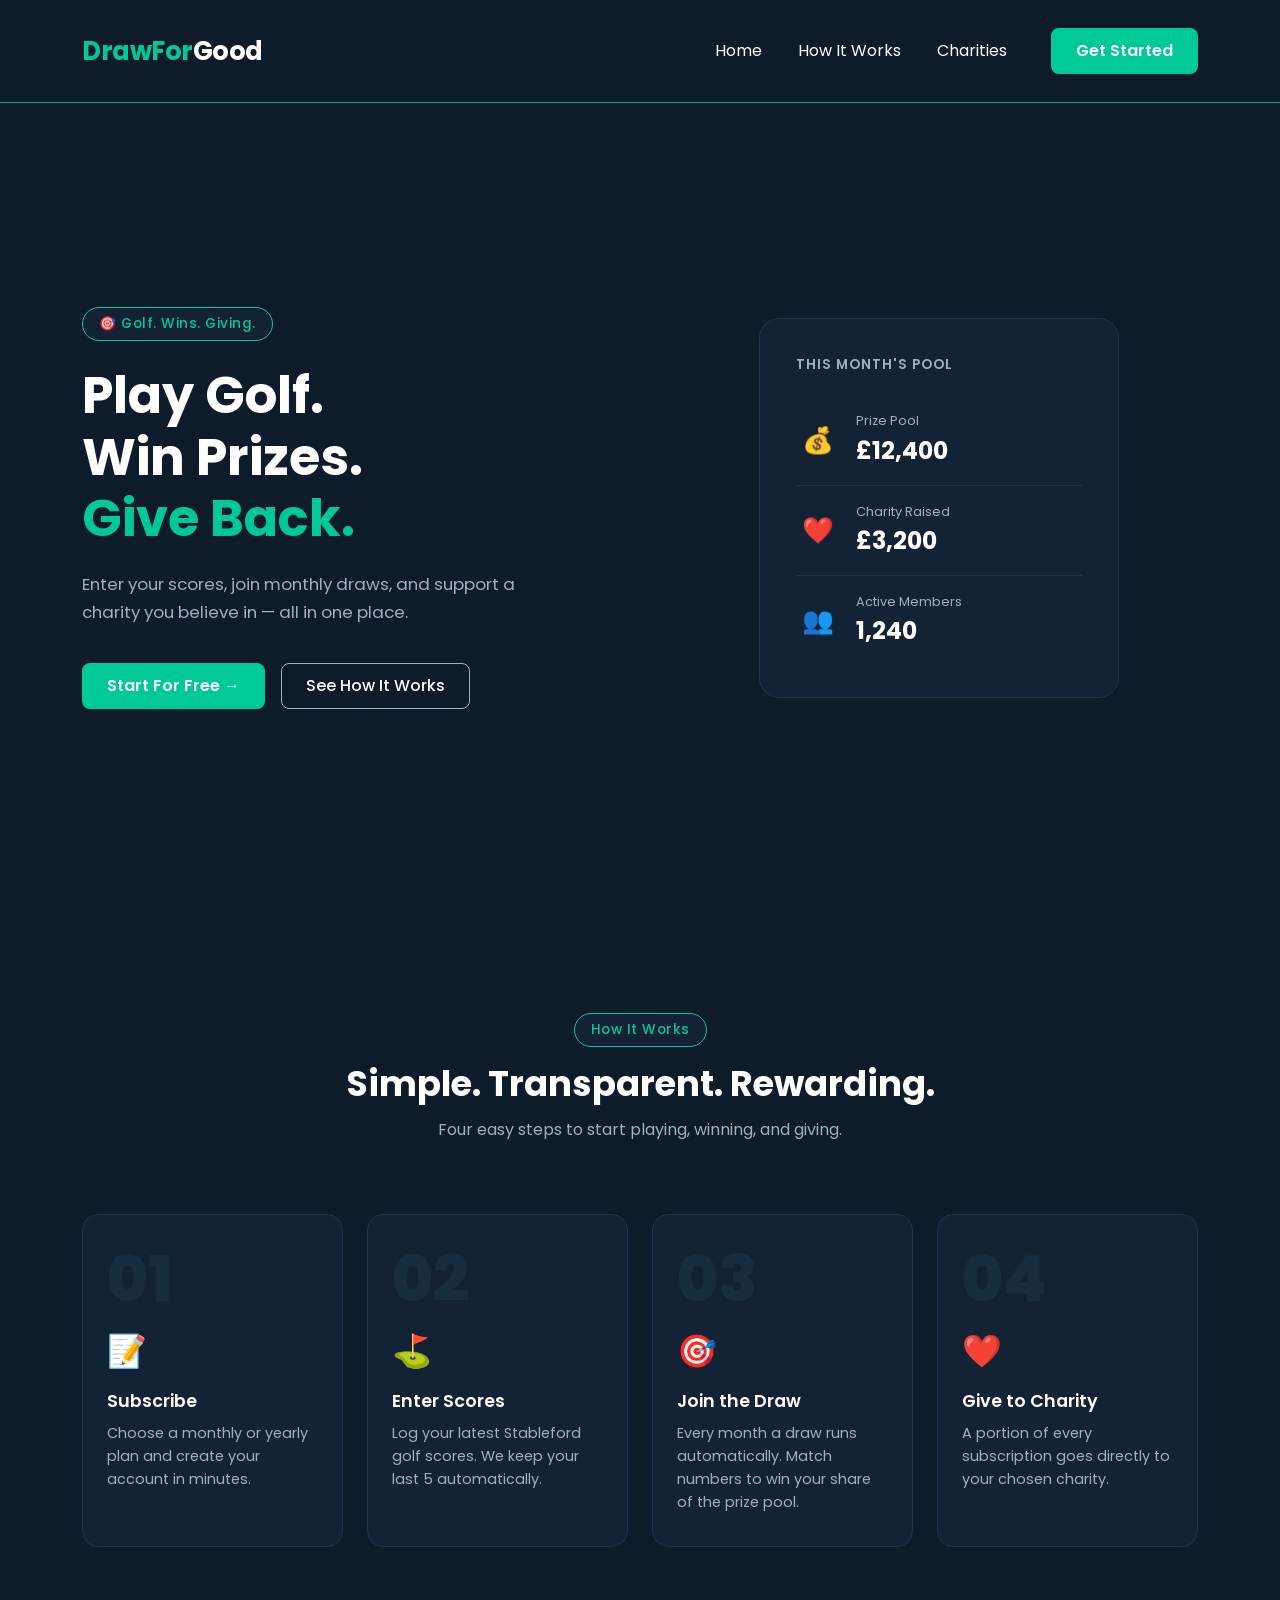
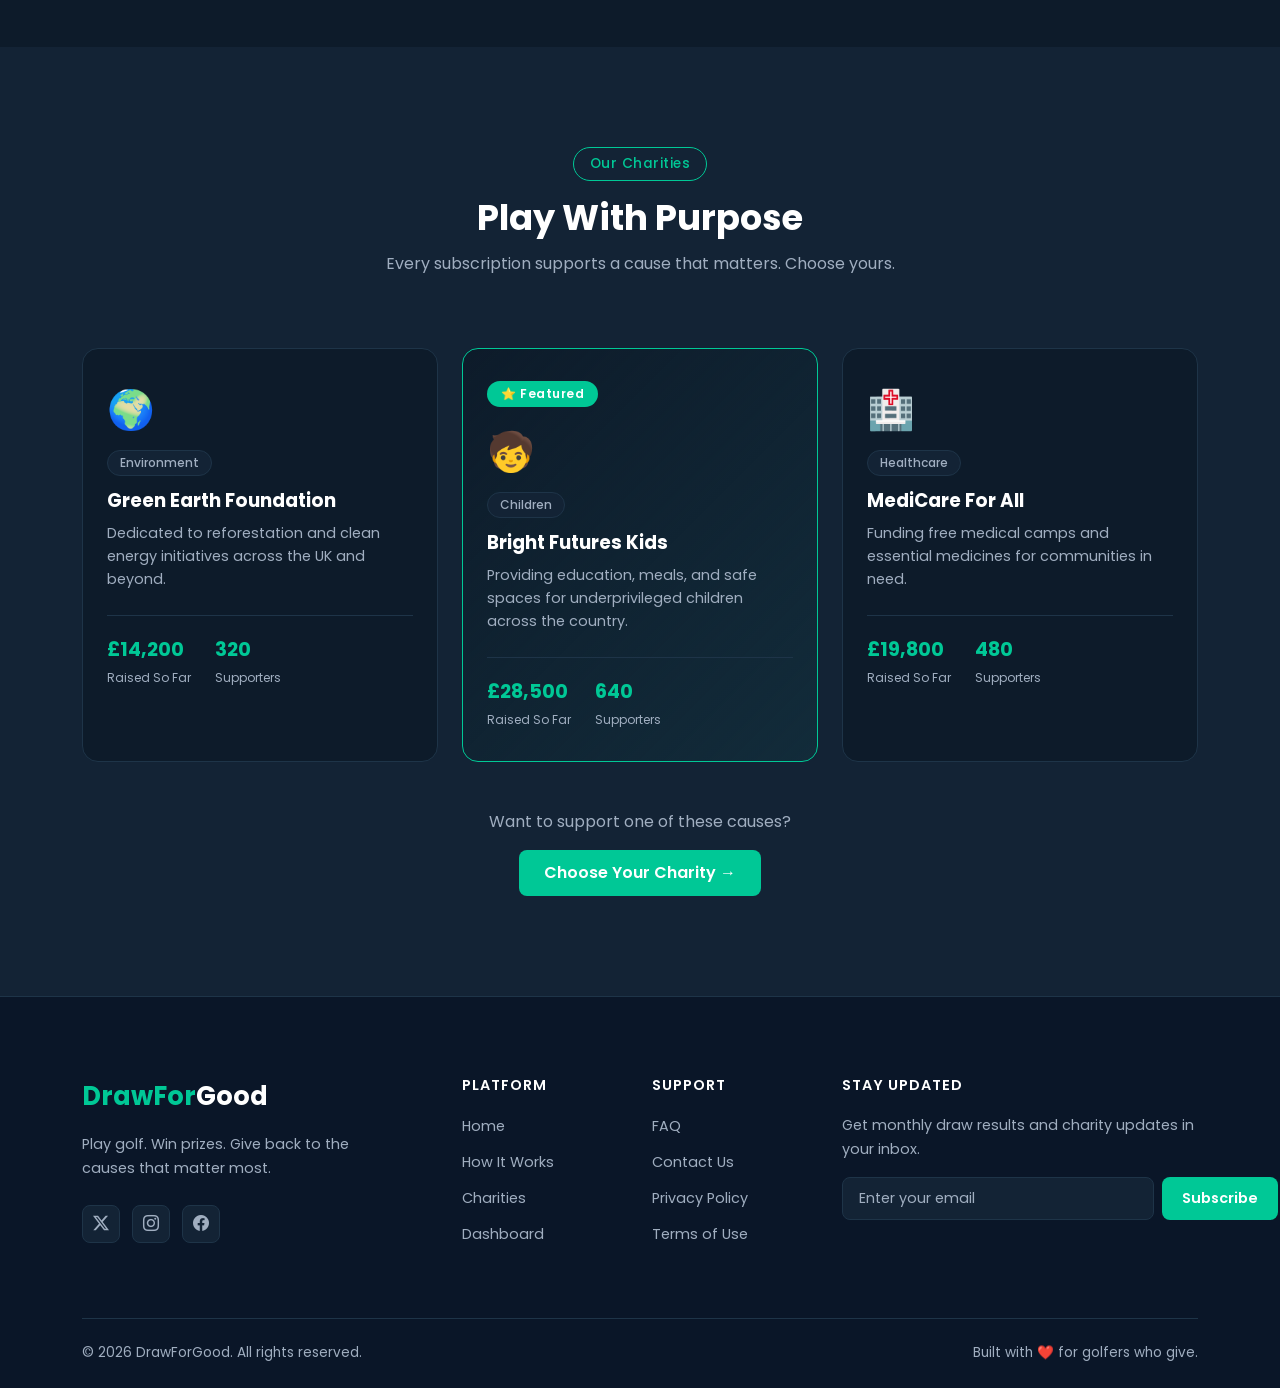
==== index.html @ ee6ca9f5 "final submission" ====
<!DOCTYPE html>
<html lang="en">

<head>
  <meta charset="UTF-8">
  <meta name="viewport" content="width=device-width, initial-scale=1.0">
  <title>Golf Charity Subscription Platform</title>
  <!-- Google fonts -->
  <link href="https://fonts.googleapis.com/css2?family=Poppins:wght@400;500;600;700&display=swap" rel="stylesheet">

  <!-- Bootstrap CSS -->
  <link href="https://cdn.jsdelivr.net/npm/bootstrap@5.3.0/dist/css/bootstrap.min.css" rel="stylesheet">

  <!-- Bootstrap Icons -->
  <link href="https://cdn.jsdelivr.net/npm/bootstrap-icons@1.11.0/font/bootstrap-icons.css" rel="stylesheet">

  <!-- Custom CSS  -->
  <link rel="stylesheet" href="style.css">
</head>

<body>
  <header class="header">
    <!-- Navbar Content -->
    <nav class="navbar navbar-expand-lg custom-nav">
      <div class="container">

        <a class="navbar-brand" href="#">DrawFor<span class="brand-highlight">Good</span></a>
        <!-- Hamburger (mobile) -->
        <button class="navbar-toggler" type="button" data-bs-toggle="collapse" data-bs-target="#navMenu"
          aria-controls="navMenu" aria-expanded="false">
          <i class="bi bi-list" style="color: white; font-size: 1.5rem;"></i>
        </button>

        <div class="collapse navbar-collapse" id="navMenu">
          <ul class="navbar-nav ms-auto">
            <li class="nav-item"><a href="#home" class="nav-link">Home</a></li>
            <li class="nav-item"><a href="#how-it-works" class="nav-link">How It Works</a></li>
            <li class="nav-item"><a href="#charities" class="nav-link">Charities</a></li>
          </ul>
          <a href="dashboard.html" class="btn btn-cta ms-3" target="_blank" rel="noopener">Get Started</a>
        </div>

      </div>
    </nav>
  </header>

  <main>
    <!-- HERO SECTION -->
    <section class="hero-section" id="home">
      <div class="container">
        <div class="row align-items-center">

          <!-- LEFT SIDE: Text -->
          <div class="col-lg-6 hero-left">

            <div class="hero-badge">🎯 Golf. Wins. Giving.</div>

            <h1 class="hero-title">
              Play Golf. <br>
              Win Prizes. <br>
              <span class="hero-accent">Give Back.</span>
            </h1>

            <p class="hero-sub">
              Enter your scores, join monthly draws, and support
              a charity you believe in — all in one place.
            </p>

            <div class="hero-buttons">
              <a href="dashboard.html" class="btn btn-cta">Start For Free →</a>
              <a href="#how-it-works" class="btn btn-outline">See How It Works</a>
            </div>

          </div>

          <!-- RIGHT SIDE: Stats Card -->
          <div class="col-lg-6 hero-right">
            <div class="stats-card">

              <p class="stats-title">This Month's Pool</p>

              <div class="stat-item">
                <span class="stat-icon">💰</span>
                <div>
                  <p class="stat-label">Prize Pool</p>
                  <p class="stat-value">£12,400</p>
                </div>
              </div>

              <div class="stat-divider"></div>

              <div class="stat-item">
                <span class="stat-icon">❤️</span>
                <div>
                  <p class="stat-label">Charity Raised</p>
                  <p class="stat-value">£3,200</p>
                </div>
              </div>

              <div class="stat-divider"></div>

              <div class="stat-item">
                <span class="stat-icon">👥</span>
                <div>
                  <p class="stat-label">Active Members</p>
                  <p class="stat-value">1,240</p>
                </div>
              </div>

            </div>
          </div>

        </div>
      </div>
    </section>

    <!-- HOW IT WORKS SECTION -->
    <section class="how-section" id="how-it-works">
      <div class="container">

        <!-- Section Header -->
        <div class="section-header text-center">
          <div class="section-badge">How It Works</div>
          <h2 class="section-title">Simple. Transparent. Rewarding.</h2>
          <p class="section-sub">Four easy steps to start playing, winning, and giving.</p>
        </div>

        <!-- Steps Row -->
        <div class="row g-4 mt-2">

          <!-- Step 1 -->
          <div class="col-lg-3 col-md-6">
            <div class="step-card">
              <div class="step-number">01</div>
              <div class="step-icon">📝</div>
              <h3 class="step-title">Subscribe</h3>
              <p class="step-desc">Choose a monthly or yearly plan and create your account in minutes.</p>
            </div>
          </div>

          <!-- Step 2 -->
          <div class="col-lg-3 col-md-6">
            <div class="step-card">
              <div class="step-number">02</div>
              <div class="step-icon">⛳</div>
              <h3 class="step-title">Enter Scores</h3>
              <p class="step-desc">Log your latest Stableford golf scores. We keep your last 5 automatically.</p>
            </div>
          </div>

          <!-- Step 3 -->
          <div class="col-lg-3 col-md-6">
            <div class="step-card">
              <div class="step-number">03</div>
              <div class="step-icon">🎯</div>
              <h3 class="step-title">Join the Draw</h3>
              <p class="step-desc">Every month a draw runs automatically. Match numbers to win your share of the prize
                pool.</p>
            </div>
          </div>

          <!-- Step 4 -->
          <div class="col-lg-3 col-md-6">
            <div class="step-card">
              <div class="step-number">04</div>
              <div class="step-icon">❤️</div>
              <h3 class="step-title">Give to Charity</h3>
              <p class="step-desc">A portion of every subscription goes directly to your chosen charity.</p>
            </div>
          </div>

        </div>
      </div>
    </section>

    <!-- CHARITIES SECTION -->
    <section class="charities-section" id="charities">
      <div class="container">

        <!-- Section Header -->
        <div class="section-header text-center">
          <div class="section-badge">Our Charities</div>
          <h2 class="section-title">Play With Purpose</h2>
          <p class="section-sub">Every subscription supports a cause that matters. Choose yours.</p>
        </div>

        <!-- Charity Cards Row -->
        <div class="row g-4 mt-2">

          <!-- Charity 1 -->
          <div class="col-lg-4 col-md-6">
            <div class="charity-card">
              <div class="charity-icon">🌍</div>
              <div class="charity-tag">Environment</div>
              <h3 class="charity-name">Green Earth Foundation</h3>
              <p class="charity-desc">Dedicated to reforestation and clean energy initiatives across the UK and beyond.
              </p>
              <div class="charity-stats">
                <div class="charity-stat">
                  <span class="charity-stat-value">£14,200</span>
                  <span class="charity-stat-label">Raised So Far</span>
                </div>
                <div class="charity-stat">
                  <span class="charity-stat-value">320</span>
                  <span class="charity-stat-label">Supporters</span>
                </div>
              </div>
            </div>
          </div>

          <!-- Charity 2 -->
          <div class="col-lg-4 col-md-6">
            <div class="charity-card charity-card--featured">
              <div class="charity-featured-label">⭐ Featured</div>
              <div class="charity-icon">🧒</div>
              <div class="charity-tag">Children</div>
              <h3 class="charity-name">Bright Futures Kids</h3>
              <p class="charity-desc">Providing education, meals, and safe spaces for underprivileged children across
                the country.</p>
              <div class="charity-stats">
                <div class="charity-stat">
                  <span class="charity-stat-value">£28,500</span>
                  <span class="charity-stat-label">Raised So Far</span>
                </div>
                <div class="charity-stat">
                  <span class="charity-stat-value">640</span>
                  <span class="charity-stat-label">Supporters</span>
                </div>
              </div>
            </div>
          </div>

          <!-- Charity 3 -->
          <div class="col-lg-4 col-md-6">
            <div class="charity-card">
              <div class="charity-icon">🏥</div>
              <div class="charity-tag">Healthcare</div>
              <h3 class="charity-name">MediCare For All</h3>
              <p class="charity-desc">Funding free medical camps and essential medicines for communities in need.</p>
              <div class="charity-stats">
                <div class="charity-stat">
                  <span class="charity-stat-value">£19,800</span>
                  <span class="charity-stat-label">Raised So Far</span>
                </div>
                <div class="charity-stat">
                  <span class="charity-stat-value">480</span>
                  <span class="charity-stat-label">Supporters</span>
                </div>
              </div>
            </div>
          </div>

        </div>

        <!-- Bottom CTA -->
        <div class="text-center mt-5">
          <p class="charities-cta-text">Want to support one of these causes?</p>
          <a href="dashboard.html" class="btn btn-cta">Choose Your Charity →</a>
        </div>

      </div>
    </section>
  </main>

  <!-- FOOTER -->
  <footer class="footer">
    <div class="container">

      <div class="row g-4 footer-top">

        <!-- Brand Column -->
        <div class="col-lg-4 col-md-6">
          <a class="footer-brand" href="#">DrawFor<span class="brand-highlight">Good</span></a>
          <p class="footer-tagline">Play golf. Win prizes. Give back to the causes that matter most.</p>
          <div class="footer-socials">
            <a href="#" class="social-link"><i class="bi bi-twitter-x"></i></a>
            <a href="#" class="social-link"><i class="bi bi-instagram"></i></a>
            <a href="#" class="social-link"><i class="bi bi-facebook"></i></a>
          </div>
        </div>

        <!-- Quick Links -->
        <div class="col-lg-2 col-md-6">
          <h4 class="footer-heading">Platform</h4>
          <ul class="footer-links">
            <li><a href="#home">Home</a></li>
            <li><a href="#how-it-works">How It Works</a></li>
            <li><a href="#charities">Charities</a></li>
            <li><a href="dashboard.html">Dashboard</a></li>
          </ul>
        </div>

        <!-- Support Links -->
        <div class="col-lg-2 col-md-6">
          <h4 class="footer-heading">Support</h4>
          <ul class="footer-links">
            <li><a href="#">FAQ</a></li>
            <li><a href="#">Contact Us</a></li>
            <li><a href="#">Privacy Policy</a></li>
            <li><a href="#">Terms of Use</a></li>
          </ul>
        </div>

        <!-- Newsletter -->
        <div class="col-lg-4 col-md-6">
          <h4 class="footer-heading">Stay Updated</h4>
          <p class="footer-newsletter-text">Get monthly draw results and charity updates in your inbox.</p>
          <div class="footer-newsletter">
            <input type="email" placeholder="Enter your email" class="newsletter-input">
            <button class="newsletter-btn">Subscribe</button>
          </div>
        </div>

      </div>

      <!-- Divider -->
      <div class="footer-divider"></div>

      <!-- Bottom Row -->
      <div class="footer-bottom">
        <p class="footer-copy">© 2026 DrawForGood. All rights reserved.</p>
        <p class="footer-credit">Built with ❤️ for golfers who give.</p>
      </div>

    </div>
  </footer>
  <!-- Bootstrap JS -->
  <script src="https://cdn.jsdelivr.net/npm/bootstrap@5.3.0/dist/js/bootstrap.bundle.min.js"></script>
  <!-- Custom JS -->
  <script src="app.js"></script>
</body>

</html>
---- style.css ----
:root {
    --primary-bg: #0D1B2A;
    --accent: #00C896;
    --accent-hover: #00A87E;
    --card-bg: #132335;
    --text-primary: #FFFFFF;
    --text-secondary: #A0AEC0;
    --border: #1E3448;
}

* {
    margin: 0;
    padding: 0;
    box-sizing: border-box;
}

*:focus {
    outline: none;
}

html {
    scroll-behavior: smooth;
}

body {
    background-color: var(--primary-bg);
    color: var(--text-primary);
    font-family: 'Poppins', sans-serif;
}

/* navbar */
.header {
    position: sticky;
    top: 0;
    z-index: 1000;
    padding: 16px 0;
    background-color: var(--primary-bg);
    border-bottom: 1px solid var(--accent-hover);
}

.navbar {
    height: 70px;
    position: relative;
}

.navbar-brand {
    color: var(--accent);
    font-weight: 700;
    font-size: 1.6rem;
    letter-spacing: -0.5px;
}

.brand-highlight {
    color: #ffffff;
}

.btn-cta {
    background: var(--accent);
    color: #fff;
    border-radius: 8px;
}

.nav-link {
    color: #fff !important;
    margin-right: 20px;
}

.nav-link:hover {
    color: var(--accent) !important;
    transition: color 0.3s ease;
}

.btn-cta:hover {
    background: var(--accent-hover);
    transform: translateY(-2px);
    transition: all 0.3s ease;
}

.navbar-brand:hover {
    color: #fff;
    transition: color 0.3s ease;
}

.navbar-toggler {
    border: 1.5px solid var(--border);
    border-radius: 8px;
    padding: 6px 10px;
    background: transparent;
}

.navbar-toggler:focus {
    box-shadow: none;
    outline: none;
}

/* HERO SECTION  */
.hero-section {
    padding: 100px 0;
    background-color: var(--primary-bg);
    min-height: 90vh;
    display: flex;
    align-items: center;
}

/* LEFT SIDE  */
.hero-badge {
    display: inline-block;
    background-color: var(--card-bg);
    color: var(--accent);
    border: 1px solid var(--accent);
    border-radius: 50px;
    padding: 6px 16px;
    font-size: 0.85rem;
    font-weight: 500;
    margin-bottom: 24px;
    letter-spacing: 0.5px;
}

.hero-title {
    font-size: 3.2rem;
    font-weight: 700;
    line-height: 1.2;
    color: var(--text-primary);
    margin-bottom: 20px;
}

.hero-accent {
    color: var(--accent);
}

.hero-sub {
    font-size: 1.05rem;
    color: var(--text-secondary);
    line-height: 1.7;
    margin-bottom: 36px;
    max-width: 460px;
}

.hero-buttons {
    display: flex;
    gap: 16px;
    flex-wrap: wrap;
}

.btn-outline {
    background: transparent;
    color: var(--text-primary);
    border: 1.5px solid var(--text-secondary) !important;
    border-radius: 8px;
    padding: 10px 24px;
    font-weight: 500;
    transition: all 0.3s ease;
}

.btn-outline:hover {
    border-color: var(--accent);
    color: var(--accent);
}

.btn-cta {
    background: var(--accent);
    color: #fff;
    border-radius: 8px;
    padding: 10px 24px;
    font-weight: 600;
    transition: all 0.3s ease;
}

.btn-cta:hover {
    background: var(--accent-hover);
    transform: translateY(-2px);
    color: #fff;
}

/* RIGHT SIDE: STATS CARD  */
.hero-right {
    display: flex;
    justify-content: center;
    align-items: center;
    padding-left: 40px;
}

.stats-card {
    background-color: var(--card-bg);
    border: 1px solid var(--border);
    border-radius: 20px;
    padding: 36px;
    width: 100%;
    max-width: 360px;
}

.stats-title {
    font-size: 0.85rem;
    font-weight: 600;
    color: var(--text-secondary);
    text-transform: uppercase;
    letter-spacing: 1px;
    margin-bottom: 24px;
}

.stat-item {
    display: flex;
    align-items: center;
    gap: 16px;
    padding: 12px 0;
}

.stat-icon {
    font-size: 1.6rem;
    width: 44px;
    text-align: center;
}

.stat-label {
    font-size: 0.8rem;
    color: var(--text-secondary);
    margin-bottom: 2px;
}

.stat-value {
    font-size: 1.5rem;
    font-weight: 700;
    color: var(--text-primary);
    margin-bottom: 0;
}

.stat-divider {
    height: 1px;
    background-color: var(--border);
    margin: 4px 0;
}

/*  HOW IT WORKS SECTION  */
.how-section {
    padding: 100px 0;
    background-color: var(--primary-bg);
}

/*  SECTION HEADER  */
.section-badge {
    display: inline-block;
    background-color: var(--card-bg);
    color: var(--accent);
    border: 1px solid var(--accent);
    border-radius: 50px;
    padding: 6px 16px;
    font-size: 0.85rem;
    font-weight: 500;
    margin-bottom: 16px;
    letter-spacing: 0.5px;
}

.section-title {
    font-size: 2.2rem;
    font-weight: 700;
    color: var(--text-primary);
    margin-bottom: 12px;
}

.section-sub {
    font-size: 1rem;
    color: var(--text-secondary);
    margin-bottom: 0;
}

.section-header {
    margin-bottom: 48px;
}

/*  STEP CARDS  */
.step-card {
    background-color: var(--card-bg);
    border: 1px solid var(--border);
    border-radius: 16px;
    padding: 32px 24px;
    height: 100%;
    transition: all 0.3s ease;
    position: relative;
    overflow: hidden;
}

.step-card:hover {
    border-color: var(--accent);
    transform: translateY(-6px);
    box-shadow: 0 12px 32px rgba(0, 200, 150, 0.1);
}

/* big faded number behind content */
.step-number {
    font-size: 4rem;
    font-weight: 800;
    color: var(--border);
    line-height: 1;
    margin-bottom: 16px;
    opacity: 0.6;
}

.step-icon {
    font-size: 2rem;
    margin-bottom: 16px;
}

.step-title {
    font-size: 1.1rem;
    font-weight: 600;
    color: var(--text-primary);
    margin-bottom: 10px;
}

.step-desc {
    font-size: 0.9rem;
    color: var(--text-secondary);
    line-height: 1.6;
    margin-bottom: 0;
}

/*  CHARITIES SECTION  */
.charities-section {
    padding: 100px 0;
    background-color: var(--card-bg);
}

.charities-section .row>div {
    display: flex;
}

/* CHARITY CARDS  */
.charity-card {
    background-color: var(--primary-bg);
    border: 1px solid var(--border);
    border-radius: 16px;
    padding: 32px 24px;
    height: 100%;
    transition: all 0.3s ease;
    position: relative;
}

.charity-card:hover {
    border-color: var(--accent);
    transform: translateY(-6px);
    box-shadow: 0 12px 32px rgba(0, 200, 150, 0.1);
}

/*  FEATURED CARD  */
.charity-card--featured {
    border-color: var(--accent);
    background: linear-gradient(135deg,
            var(--primary-bg) 0%,
            rgba(0, 200, 150, 0.05) 100%);
}

.charity-featured-label {
    display: inline-block;
    background-color: var(--accent);
    color: #fff;
    border-radius: 50px;
    padding: 4px 14px;
    font-size: 0.75rem;
    font-weight: 600;
    margin-bottom: 16px;
    letter-spacing: 0.5px;
}

.charity-icon {
    font-size: 2.4rem;
    margin-bottom: 12px;
}

.charity-tag {
    display: inline-block;
    background-color: var(--card-bg);
    color: var(--text-secondary);
    border: 1px solid var(--border);
    border-radius: 50px;
    padding: 3px 12px;
    font-size: 0.75rem;
    font-weight: 500;
    margin-bottom: 14px;
}

.charity-name {
    font-size: 1.15rem;
    font-weight: 700;
    color: var(--text-primary);
    margin-bottom: 10px;
}

.charity-desc {
    font-size: 0.9rem;
    color: var(--text-secondary);
    line-height: 1.6;
    margin-bottom: 24px;
}

.charity-stats {
    display: flex;
    gap: 24px;
    padding-top: 20px;
    border-top: 1px solid var(--border);
}

.charity-stat {
    display: flex;
    flex-direction: column;
    gap: 4px;
}

.charity-stat-value {
    font-size: 1.2rem;
    font-weight: 700;
    color: var(--accent);
}

.charity-stat-label {
    font-size: 0.75rem;
    color: var(--text-secondary);
}

.charities-cta-text {
    color: var(--text-secondary);
    font-size: 1rem;
    margin-bottom: 16px;
}

/*  FOOTER  */
.footer {
    background-color: #0a1628;
    padding: 80px 0 0 0;
    border-top: 1px solid var(--border);
}

/*  BRAND  */
.footer-brand {
    font-size: 1.6rem;
    font-weight: 700;
    color: var(--accent);
    text-decoration: none;
    display: inline-block;
    margin-bottom: 16px;
}

.footer-brand .brand-highlight {
    color: #ffffff;
}

.footer-tagline {
    font-size: 0.9rem;
    color: var(--text-secondary);
    line-height: 1.7;
    margin-bottom: 24px;
    max-width: 280px;
}

/*  SOCIAL ICONS  */
.footer-socials {
    display: flex;
    gap: 12px;
}

.social-link {
    width: 38px;
    height: 38px;
    border-radius: 8px;
    background-color: var(--card-bg);
    border: 1px solid var(--border);
    display: flex;
    align-items: center;
    justify-content: center;
    color: var(--text-secondary);
    font-size: 1rem;
    text-decoration: none;
    transition: all 0.3s ease;
}

.social-link:hover {
    background-color: var(--accent);
    border-color: var(--accent);
    color: #fff;
    transform: translateY(-2px);
}

.footer-heading {
    font-size: 0.9rem;
    font-weight: 600;
    color: var(--text-primary);
    text-transform: uppercase;
    letter-spacing: 1px;
    margin-bottom: 20px;
}

.footer-links {
    list-style: none;
    padding: 0;
    margin: 0;
}

.footer-links li {
    margin-bottom: 12px;
}

.footer-links a {
    color: var(--text-secondary);
    text-decoration: none;
    font-size: 0.9rem;
    display: inline-block;
    transition: all 0.3s ease;
}

.footer-links a:hover {
    color: var(--accent);
    transform: translateX(4px);
}

/*  NEWSLETTER  */
.footer-newsletter-text {
    font-size: 0.9rem;
    color: var(--text-secondary);
    line-height: 1.6;
    margin-bottom: 16px;
}

.footer-newsletter {
    display: flex;
    gap: 8px;
}

.newsletter-input {
    flex: 1;
    background-color: var(--card-bg);
    border: 1px solid var(--border);
    border-radius: 8px;
    padding: 10px 16px;
    color: var(--text-primary);
    font-size: 0.9rem;
    outline: none;
    font-family: 'Poppins', sans-serif;
}

.newsletter-input::placeholder {
    color: var(--text-secondary);
}

.newsletter-input:focus {
    border-color: var(--accent);
}

.newsletter-btn {
    background-color: var(--accent);
    color: #fff;
    border: none;
    border-radius: 8px;
    padding: 10px 20px;
    font-size: 0.9rem;
    font-weight: 600;
    cursor: pointer;
    transition: all 0.3s ease;
    font-family: 'Poppins', sans-serif;
    white-space: nowrap;
}

.newsletter-btn:hover {
    background-color: var(--accent-hover);
    transform: translateY(-2px);
}

.footer-divider {
    height: 1px;
    background-color: var(--border);
    margin-top: 60px;
}

.footer-bottom {
    display: flex;
    justify-content: space-between;
    align-items: center;
    padding: 24px 0;
    flex-wrap: wrap;
    gap: 8px;
}

.footer-copy {
    font-size: 0.85rem;
    color: var(--text-secondary);
    margin-bottom: 0;
}

.footer-credit {
    font-size: 0.85rem;
    color: var(--text-secondary);
    margin-bottom: 0;
}

/*  RESPONSIVE  */
@media (max-width: 991px) {
    .navbar-collapse {
        background-color: var(--card-bg);
        border-radius: 12px;
        padding: 16px 20px;
        margin-top: 12px;
        border: 1px solid var(--border);
    }

    .navbar-collapse .nav-link {
        padding: 10px 0;
        border-bottom: 1px solid var(--border);
    }

    .navbar-collapse .nav-item:last-child .nav-link {
        border-bottom: none;
    }

    .navbar-collapse .btn-cta {
        width: 100%;
        text-align: center;
        margin-top: 12px;
        margin-left: 0 !important;
    }

    .hero-left {
        text-align: center;
    }

    .hero-badge {
        display: inline-block;
    }

    .hero-sub {
        margin-left: auto;
        margin-right: auto;
    }

    .hero-buttons {
        justify-content: center;
    }

    .hero-title {
        font-size: 2.4rem;
    }

    .hero-right {
        padding-left: 0;
        margin-top: 48px;
    }

    .stats-card {
        max-width: 100%;
    }

    .how-section {
        padding: 70px 0;
    }

    .section-title {
        font-size: 1.8rem;
    }

    .charities-section {
        padding: 70px 0;
    }

    .footer {
        padding: 60px 0 0 0;
    }

    .footer-tagline {
        max-width: 100%;
    }
}

@media (max-width: 576px) {
    .hero-section {
        padding: 60px 0;
    }

    .hero-title {
        font-size: 2rem;
    }

    .hero-buttons {
        flex-direction: column;
    }

    .btn-cta,
    .btn-outline {
        text-align: center;
    }

    .how-section {
        padding: 60px 0;
    }

    .section-title {
        font-size: 1.6rem;
    }

    .step-card {
        padding: 24px 20px;
    }

    .charities-section {
        padding: 60px 0;
    }

    .charity-stats {
        gap: 16px;
    }

    .footer {
        padding: 48px 0 0 0;
    }

    .footer-newsletter {
        flex-direction: column;
    }

    .newsletter-btn {
        width: 100%;
    }

    .footer-bottom {
        flex-direction: column;
        text-align: center;
    }
}
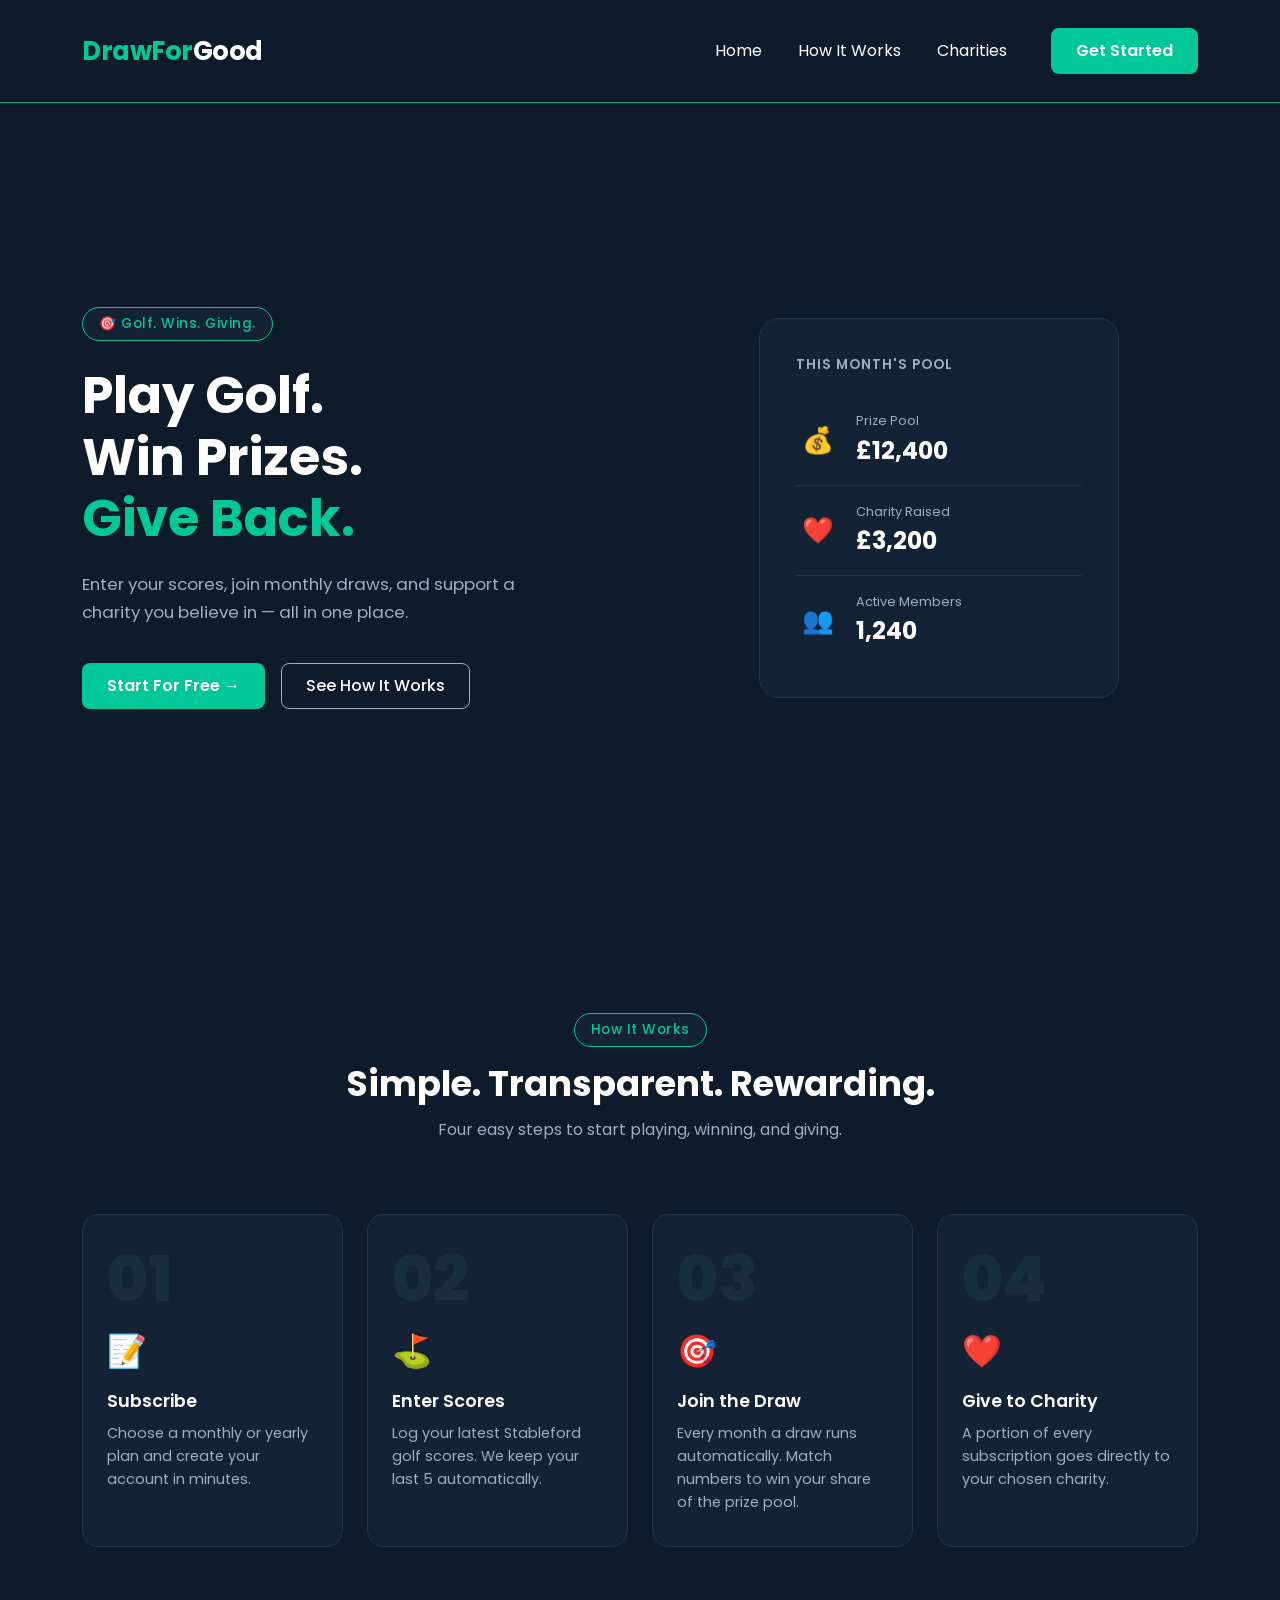
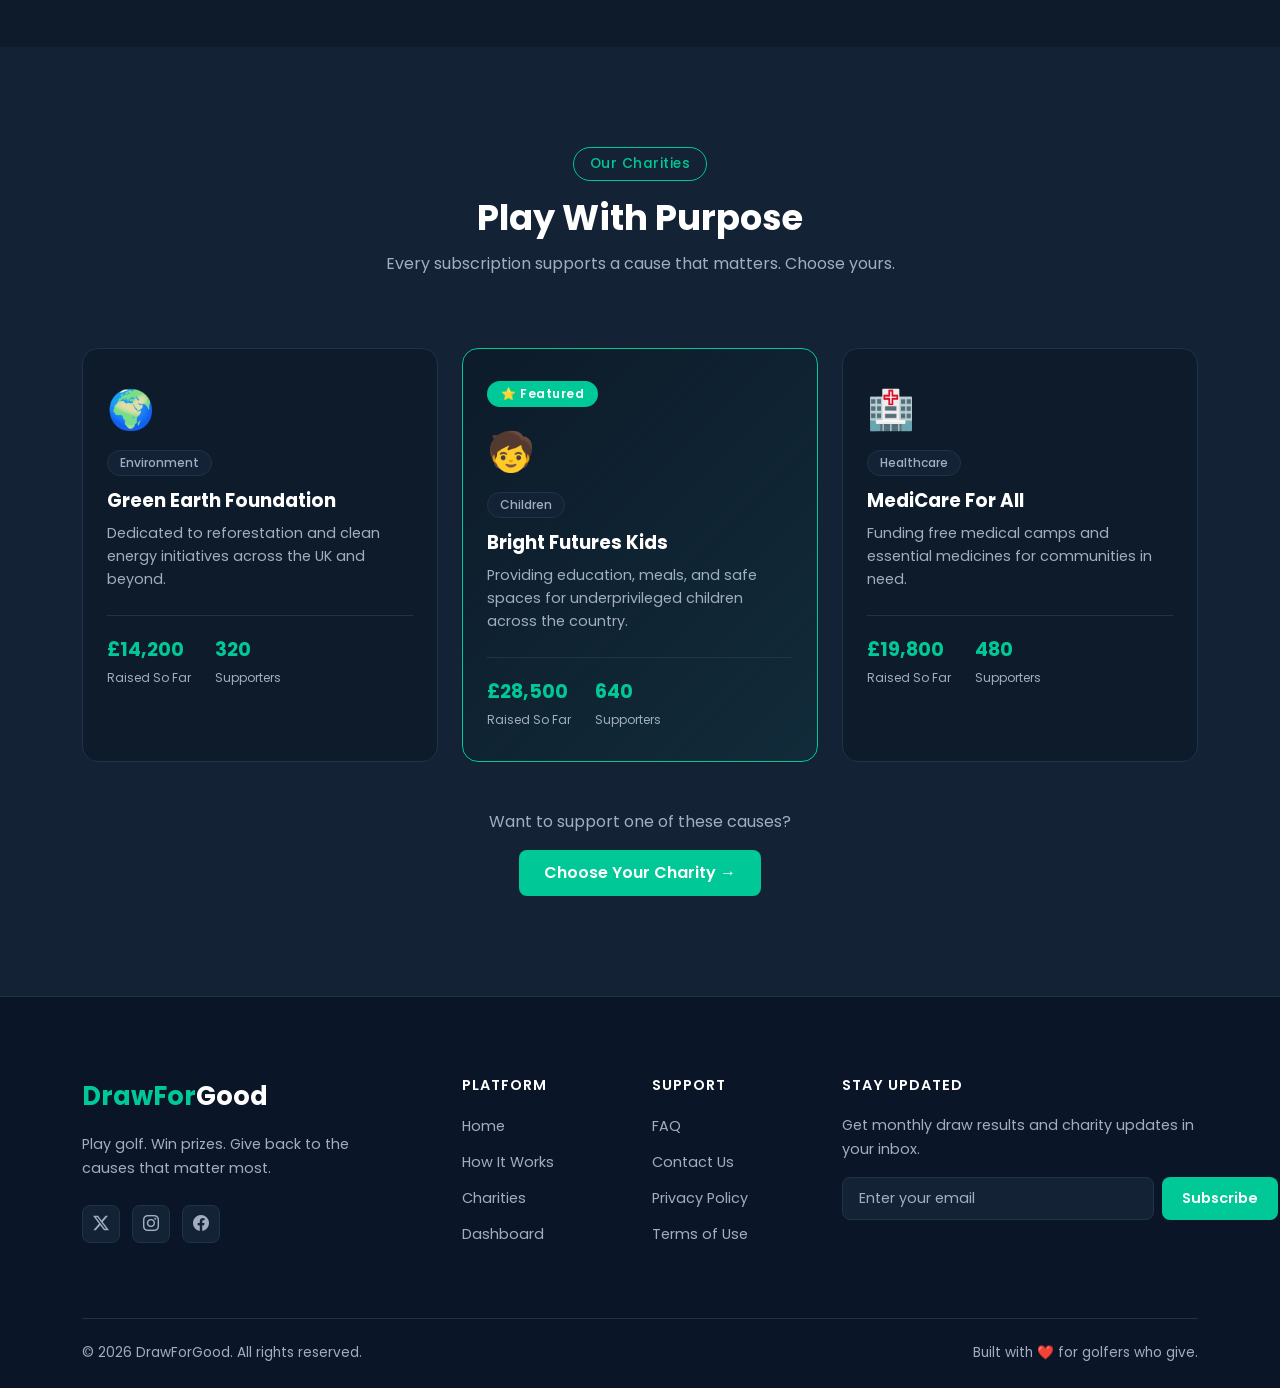
==== commit becbfa79: "cleanup css and added animations" ====
--- a/index.html
+++ b/index.html
@@ -37,7 +37,7 @@
             <li class="nav-item"><a href="#how-it-works" class="nav-link">How It Works</a></li>
             <li class="nav-item"><a href="#charities" class="nav-link">Charities</a></li>
           </ul>
-          <a href="dashboard.html" class="btn btn-cta ms-3" target="_blank" rel="noopener">Get Started</a>
+          <a href="dashboard.html" class="btn btn-cta ms-3">Get Started</a>
         </div>
 
       </div>
--- a/style.css
+++ b/style.css
@@ -114,6 +114,8 @@
     font-weight: 500;
     margin-bottom: 24px;
     letter-spacing: 0.5px;
+    animation: slideFromLeft 0.6s ease both;
+    animation-delay: 0.2s;
 }
 
 .hero-title {
@@ -122,6 +124,8 @@
     line-height: 1.2;
     color: var(--text-primary);
     margin-bottom: 20px;
+    animation: fadeUp 0.6s ease both;
+    animation-delay: 0.4s;
 }
 
 .hero-accent {
@@ -134,12 +138,16 @@
     line-height: 1.7;
     margin-bottom: 36px;
     max-width: 460px;
+    animation: fadeUp 0.6s ease both;
+    animation-delay: 0.6s;
 }
 
 .hero-buttons {
     display: flex;
     gap: 16px;
     flex-wrap: wrap;
+    animation: fadeUp 0.6s ease both;
+    animation-delay: 0.8s;
 }
 
 .btn-outline {
@@ -187,6 +195,45 @@
     padding: 36px;
     width: 100%;
     max-width: 360px;
+    animation: slideFromRight 0.7s ease both;
+    animation-delay: 1s;
+}
+
+/*  KEYFRAMES  */
+@keyframes slideFromLeft {
+    from {
+        opacity: 0;
+        transform: translateX(-40px);
+    }
+
+    to {
+        opacity: 1;
+        transform: translateX(0);
+    }
+}
+
+@keyframes fadeUp {
+    from {
+        opacity: 0;
+        transform: translateY(20px);
+    }
+
+    to {
+        opacity: 1;
+        transform: translateY(0);
+    }
+}
+
+@keyframes slideFromRight {
+    from {
+        opacity: 0;
+        transform: translateX(40px);
+    }
+
+    to {
+        opacity: 1;
+        transform: translateX(0);
+    }
 }
 
 .stats-title {
